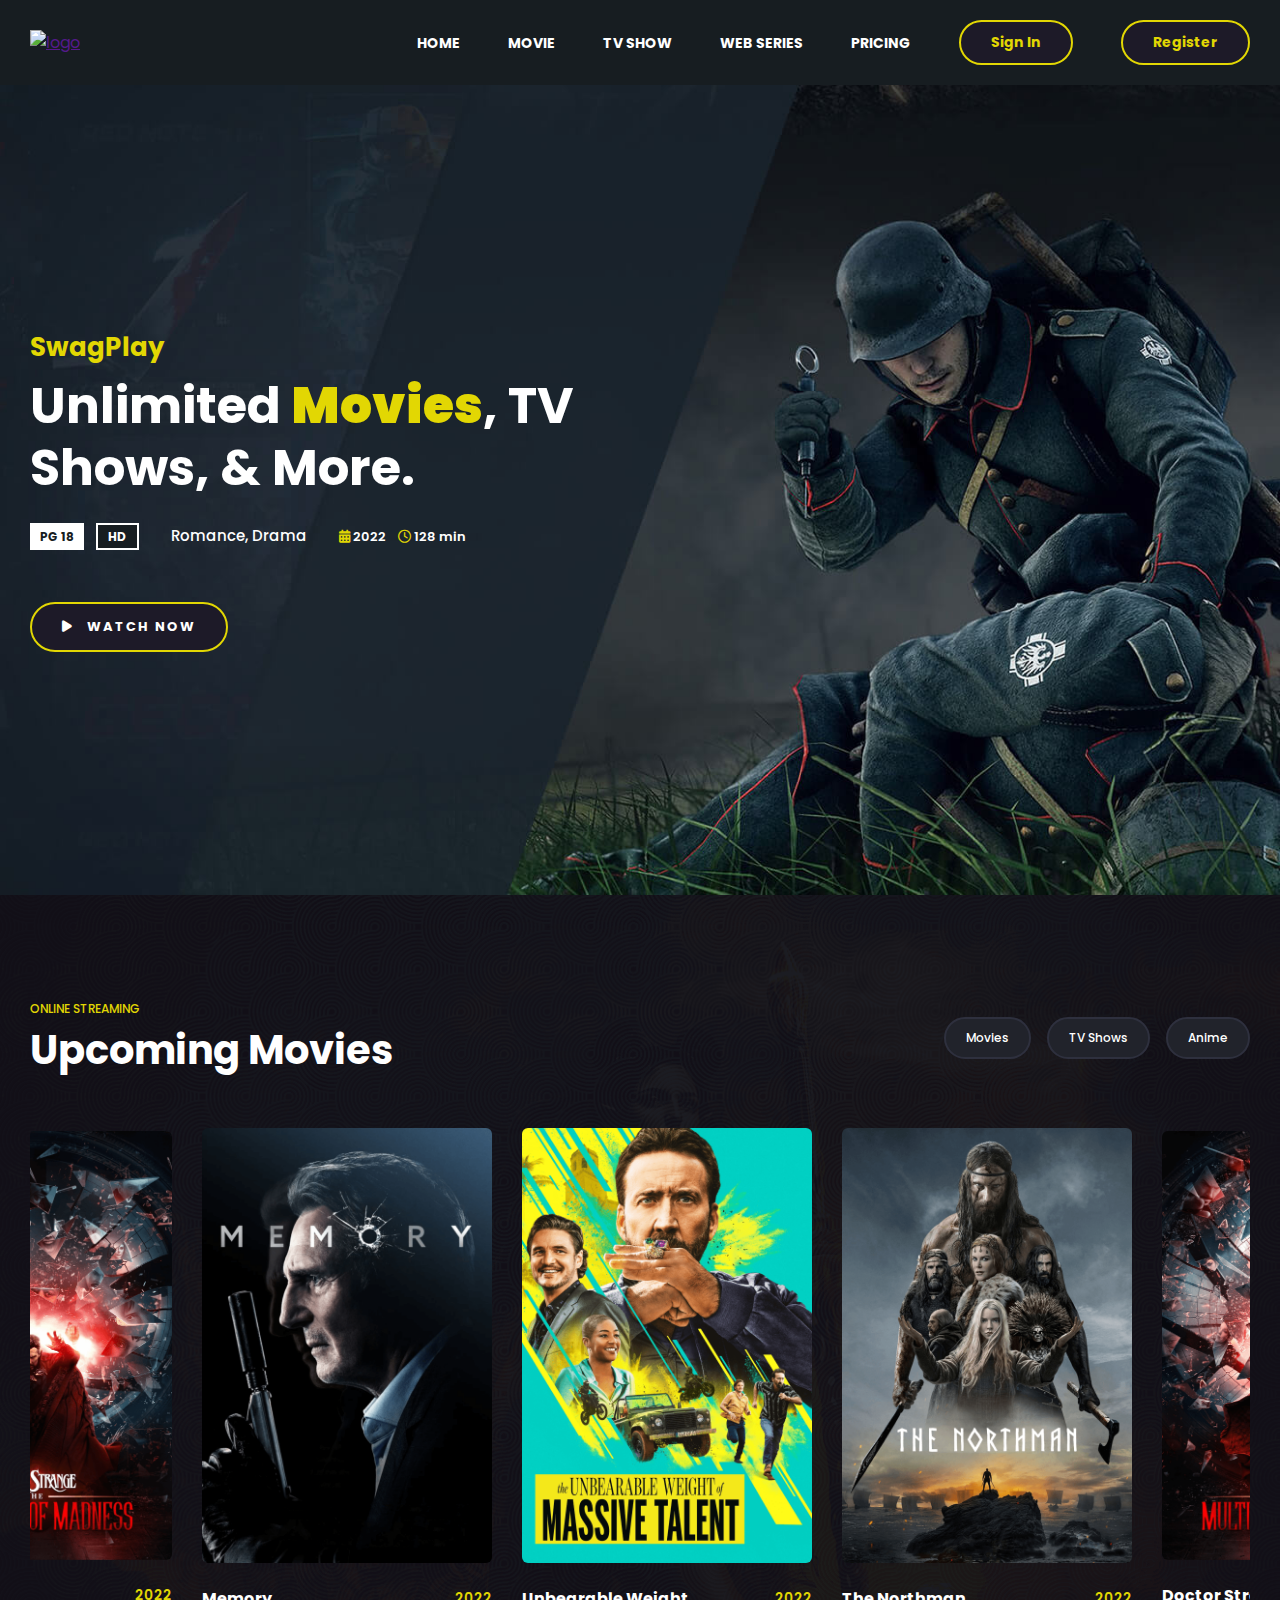
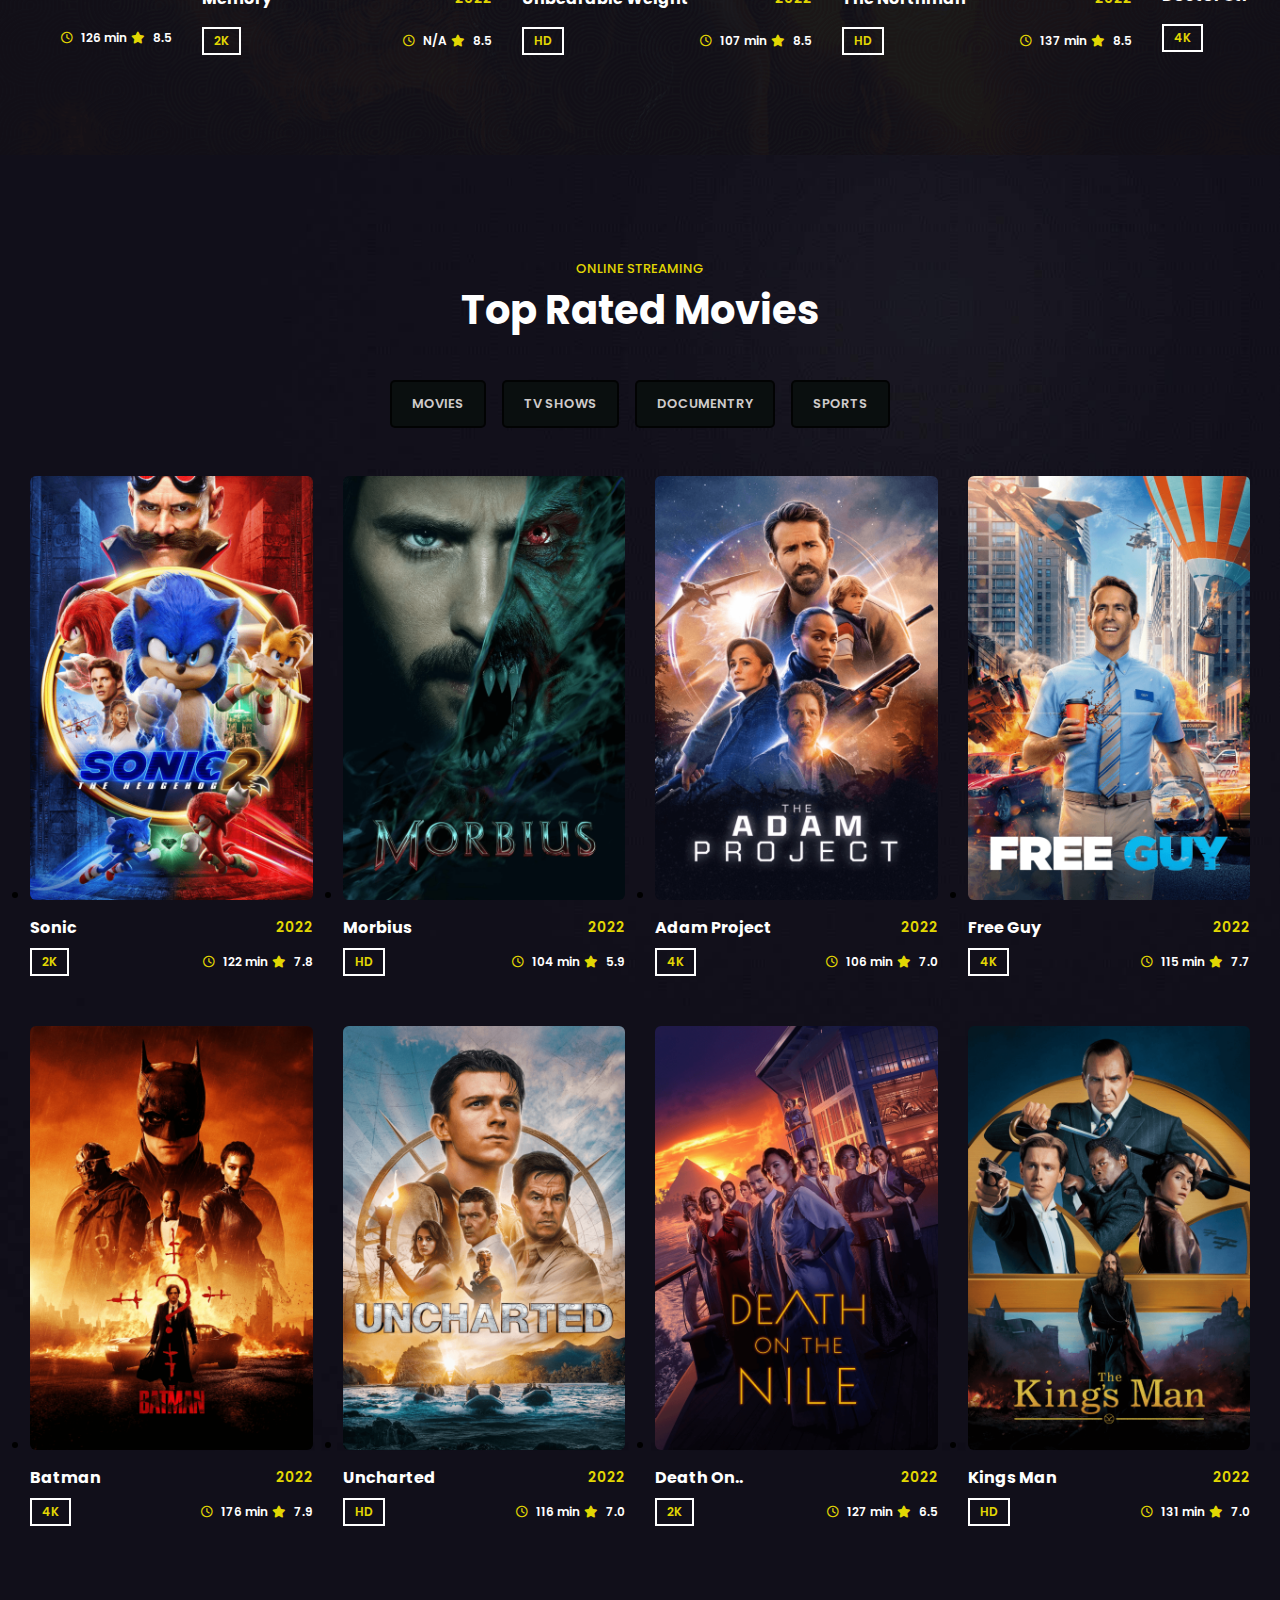
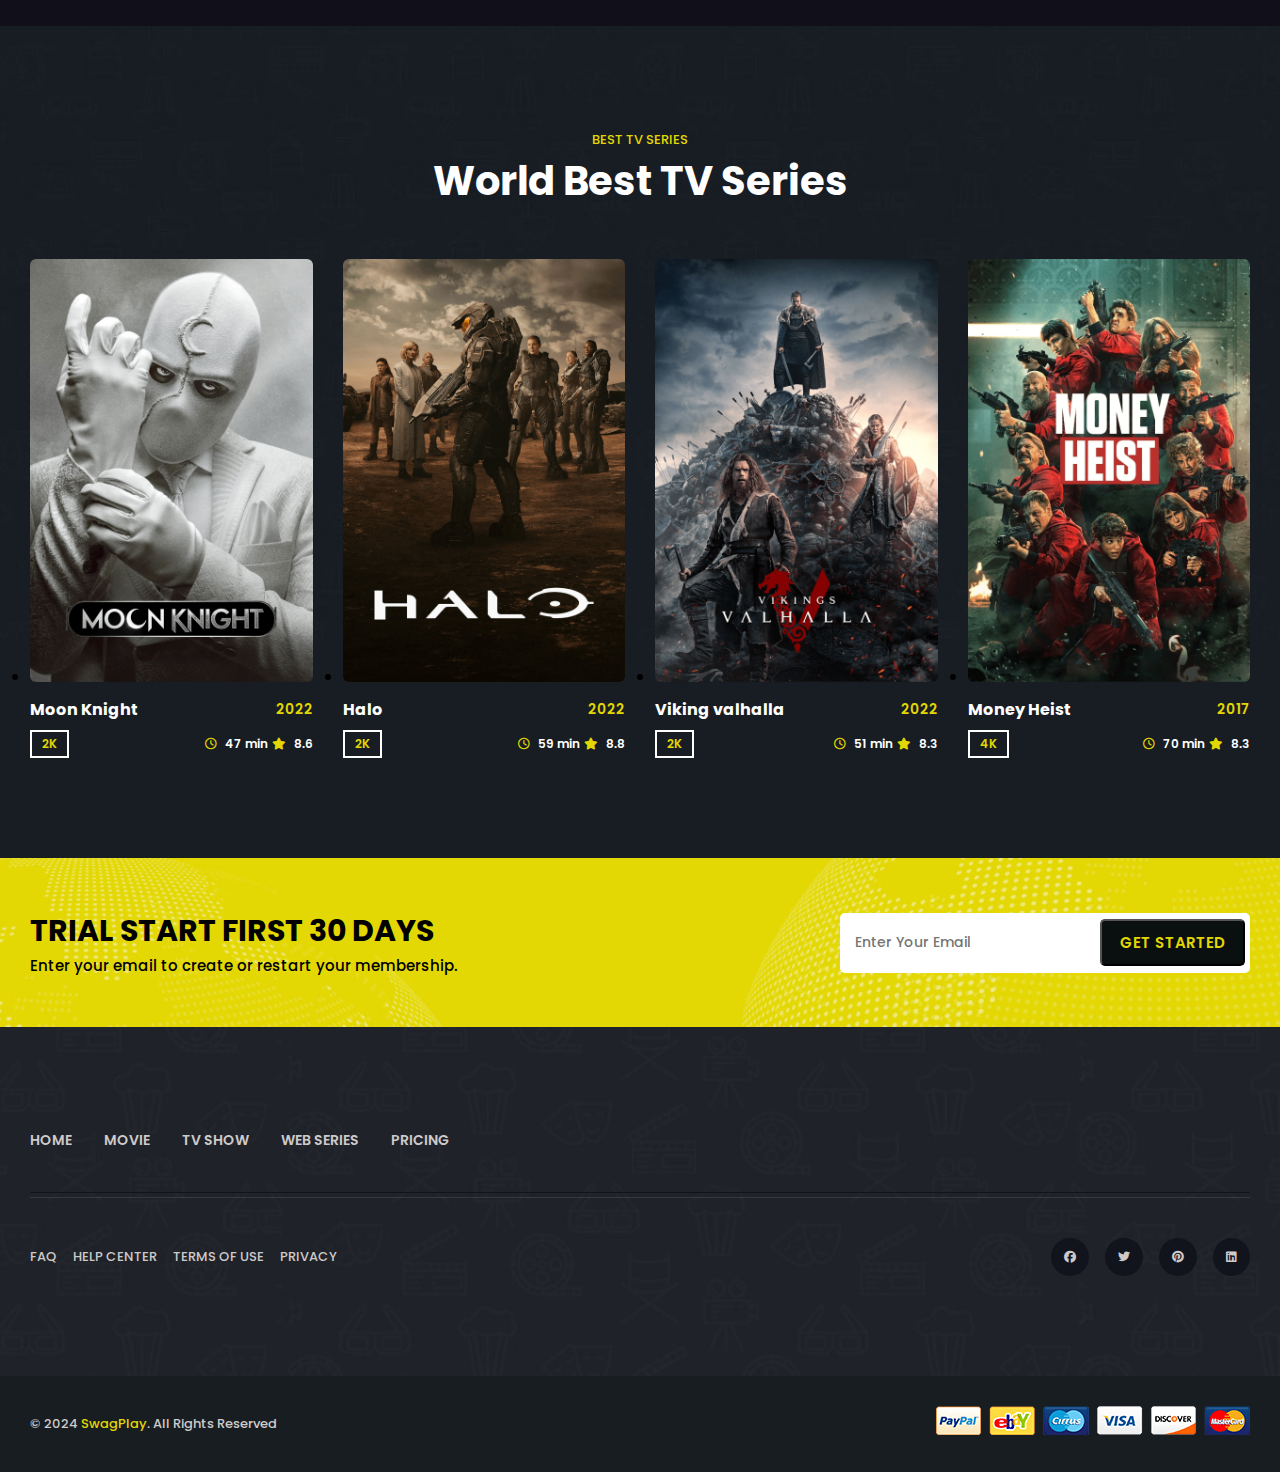
==== index.html @ f51bf77b "v0.1" ====
<!DOCTYPE html>
<html lang="en">
<head>
    <meta charset="UTF-8" />
    <meta http-equiv="X-UA-Compatible" content="IE=edge" />
    <meta name="viewport" content="width=device-width, initial-scale=1.0" />
    <title>SwagPlay</title>
    <link rel="stylesheet" href="css/style.css" />

    <!-- Google Font Link -->
    <link rel="preconnect" href="https://fonts.googleapis.com" />
    <link rel="preconnect" href="https://fonts.gstatic.com" crossorigin />
    <link href="https://fonts.googleapis.com/css2?family=Poppins:wght@400;500;600;700&display=swap" rel="stylesheet" />

    <!-- Fontawesome Link for Icons -->
    <link rel="stylesheet" href="https://cdnjs.cloudflare.com/ajax/libs/font-awesome/6.3.0/css/all.min.css" />
</head>
<body>
    <!-- Navbar starts -->
    <header>
        <nav class="navbar">
            <div class="logo">
                <a href=""><img src="images/logoblanco.png" alt="logo" width="100px" height="100px" /></a>
            </div>
            <ul class="nav-list">
                <li class="home"><a href="">Home</a></li>
                <li><a href="">Movie</a></li>
                <li><a href="">TV Show</a></li>
                <li><a href="">Web Series</a></li>
                <li><a href="">Pricing</a></li>
                <li><button class="btn" id="open_login">Sign In</button></li>
                <li><button class="btn" id="open_register">Register</button></li>
            </ul>
            <div class="hamburger">
                <div class="line"></div>
                <div class="line"></div>
                <div class="line"></div>
            </div>
        </nav>
    </header>

    <!-- Login Modal -->
    <div id="login_modal" class="modal">
        <div class="modal-content">
            <span class="close" id="close_login">&times;</span>
            <h2>Login</h2>
            <form action="login.php" method="POST" id="login_form">
                <label for="login_email">Email:</label>
                <input type="email" name="email" id="login_email" required>
                <label for="login_password">Password:</label>
                <input type="password" name="password" id="login_password" minlength="16" required>
                <button type="submit">Login</button>
            </form>
        </div>
    </div>

    <!-- Register Modal -->
    <div id="register_modal" class="modal">
        <div class="modal-content">
            <span class="close" id="close_register">&times;</span>
            <h2>Register</h2>
            <form action="register.php" method="POST" id="register_form">
                <label for="register_fullname">Full Name:</label>
                <input type="text" name="fullname" id="register_fullname" required>
                <label for="register_email">Email:</label>
                <input type="email" name="email" id="register_email" required>
                <label for="register_password">Password:</label>
                <input type="password" name="password" id="register_password" minlength="16" required>
                <label for="register_phone">Phone:</label>
                <input type="tel" name="phone" id="register_phone" required>
                <button type="submit">Register</button>
            </form>
        </div>
    </div>

    <!-- hero section starts  -->
    <section class="hero">
      <div class="main">
        <div class="content">
          <p>SwagPlay</p>
          <h1>Unlimited <strong>Movies</strong>, TV Shows, & More.</h1>
          <div class="meta-wrapper">
            <div class="badge">
              <span>PG 18</span>
              <span>HD</span>
            </div>
            <div class="genre">
              <span><a href="">Romance,</a> <a href="">Drama</a></span>
            </div>
            <div class="date-time">
              <span><i class="fa-solid fa-calendar-days"></i> 2022</span>
              <span><i class="fa-regular fa-clock"></i> 128 min</span>
            </div>
          </div>
          <div class="watch-btn">
            <button><i class="fa-solid fa-play"></i> Watch Now</button>
          </div>
        </div>
      </div>
    </section>

    <!-- upcoming movie section starts  -->
    <section class="upcoming-movie">
      <div class="header">
        <div class="subtitle">
          <small>online Streaming</small>
          <h4>Upcoming Movies</h4>
        </div>
        <div class="buttons">
          <button>Movies</button>
          <button>TV Shows</button>
          <button>Anime</button>
        </div>
      </div>
      <div class="movie-card">
        <div class="wrapper">
          <ul class="movie-carousel">
            <li class="card">
              <div class="img">
                <a href="movie-detail.html"><img src="images/upcoming-1.png" alt="" /></a>
              </div>
              <div class="title">
                <a href="movie-detail.html"><h4>The Northman</h4></a>
                <span>2022</span>
              </div>
              <div class="footer">
                <span>HD</span>
                <div class="time-rating">
                  <span><i class="fa-regular fa-clock"></i> 137 min</span>
                  <span><i class="fa-solid fa-star"></i> 8.5</span>
                </div>
              </div>
            </li>
            <li class="card">
              <div class="img">
                <a href="movie-detail.html"><img src="images/upcoming-2.png" alt="" /></a>
              </div>
              <div class="title">
                <a href="movie-detail.html"><h4>Doctor Strange</h4></a>
                <span>2022</span>
              </div>
              <div class="footer">
                <span>4K</span>
                <div class="time-rating">
                  <span><i class="fa-regular fa-clock"></i> 126 min</span>
                  <span><i class="fa-solid fa-star"></i> 8.5</span>
                </div>
              </div>
            </li>
            <li class="card">
              <div class="img">
                <a href="movie-detail.html"><img src="images/upcoming-3.png" alt="" /></a>
              </div>
              <div class="title">
                <a href="movie-detail.html"><h4>Memory</h4></a>
                <span>2022</span>
              </div>
              <div class="footer">
                <span>2K</span>
                <div class="time-rating">
                  <span><i class="fa-regular fa-clock"></i> N/A</span>
                  <span><i class="fa-solid fa-star"></i> 8.5</span>
                </div>
              </div>
            </li>
            <li class="card">
              <div class="img">
                <a href="movie-detail.html"><img src="images/upcoming-4.png" alt="" /></a>
              </div>
              <div class="title">
                <a href="movie-detail.html"><h4>Unbearable Weight</h4></a>
                <span>2022</span>
              </div>
              <div class="footer">
                <span>HD</span>
                <div class="time-rating">
                  <span><i class="fa-regular fa-clock"></i> 107 min</span>
                  <span><i class="fa-solid fa-star"></i> 8.5</span>
                </div>
              </div>
            </li>
          </ul>
        </div>
      </div>
    </section>

  
    <!-- top movie section start  -->
    <section class="top-movie same">
      <div class="header">
        <small>online streaming</small>
        <h4>Top Rated Movies</h4>
      </div>
      <div class="top-movie-main">
        <div class="buttons">
          <button>movies</button>
          <button>tv shows</button>
          <button>documentry</button>
          <button>sports</button>
        </div>
        <div class="movie-card">
          <ul class="wrapper">
            <li class="card">
              <div class="img">
                <a href="movie-detail.html"><img src="images/movie-1.png" alt="" /></a>
              </div>
              <div class="title">
                <a href="movie-detail.html"><h4>Sonic</h4></a>
                <span>2022</span>
              </div>
              <div class="footer">
                <span>2K</span>
                <div class="time-rating">
                  <span><i class="fa-regular fa-clock"></i> 122 min</span>
                  <span><i class="fa-solid fa-star"></i> 7.8</span>
                </div>
              </div>
            </li>
            <li class="card">
              <div class="img">
                <a href="movie-detail.html"><img src="images/movie-2.png" alt="" /></a>
              </div>
              <div class="title">
                <a href="movie-detail.html"><h4>Morbius</h4></a>
                <span>2022</span>
              </div>
              <div class="footer">
                <span>HD</span>
                <div class="time-rating">
                  <span><i class="fa-regular fa-clock"></i> 104 min</span>
                  <span><i class="fa-solid fa-star"></i> 5.9</span>
                </div>
              </div>
            </li>
            <li class="card">
              <div class="img">
                <a href="movie-detail.html"><img src="images/movie-3.png" alt="" /></a>
              </div>
              <div class="title">
                <a href="movie-detail.html"><h4>Adam Project</h4></a>
                <span>2022</span>
              </div>
              <div class="footer">
                <span>4K</span>
                <div class="time-rating">
                  <span><i class="fa-regular fa-clock"></i> 106 min</span>
                  <span><i class="fa-solid fa-star"></i> 7.0</span>
                </div>
              </div>
            </li>
            <li class="card">
              <div class="img">
                <a href="movie-detail.html"><img src="images/movie-4.png" alt="" /></a>
              </div>
              <div class="title">
                <a href="movie-detail.html"><h4>Free Guy</h4></a>
                <span>2022</span>
              </div>
              <div class="footer">
                <span>4K</span>
                <div class="time-rating">
                  <span><i class="fa-regular fa-clock"></i> 115 min</span>
                  <span><i class="fa-solid fa-star"></i> 7.7</span>
                </div>
              </div>
            </li>
            <li class="card">
              <div class="img">
                <a href="movie-detail.html"><img src="images/movie-5.png" alt="" /></a>
              </div>
              <div class="title">
                <a href="movie-detail.html"><h4>Batman</h4></a>
                <span>2022</span>
              </div>
              <div class="footer">
                <span>4K</span>
                <div class="time-rating">
                  <span><i class="fa-regular fa-clock"></i> 176 min</span>
                  <span><i class="fa-solid fa-star"></i> 7.9</span>
                </div>
              </div>
            </li>
            <li class="card">
              <div class="img">
                <a href="movie-detail.html"><img src="images/movie-6.png" alt="" /></a>
              </div>
              <div class="title">
                <a href="movie-detail.html"><h4>Uncharted</h4></a>
                <span>2022</span>
              </div>
              <div class="footer">
                <span>HD</span>
                <div class="time-rating">
                  <span><i class="fa-regular fa-clock"></i> 116 min</span>
                  <span><i class="fa-solid fa-star"></i> 7.0</span>
                </div>
              </div>
            </li>
            <li class="card">
              <div class="img">
                <a href="movie-detail.html"><img src="images/movie-7.png" alt="" /></a>
              </div>
              <div class="title">
                <a href="movie-detail.html"><h4>Death On..</h4></a>
                <span>2022</span>
              </div>
              <div class="footer">
                <span>2K</span>
                <div class="time-rating">
                  <span><i class="fa-regular fa-clock"></i> 127 min</span>
                  <span><i class="fa-solid fa-star"></i> 6.5</span>
                </div>
              </div>
            </li>
            <li class="card">
              <div class="img">
                <a href="movie-detail.html"><img src="images/movie-8.png" alt="" /></a>
              </div>
              <div class="title">
                <a href="movie-detail.html"><h4>Kings Man</h4></a>
                <span>2022</span>
              </div>
              <div class="footer">
                <span>HD</span>
                <div class="time-rating">
                  <span><i class="fa-regular fa-clock"></i> 131 min</span>
                  <span><i class="fa-solid fa-star"></i> 7.0</span>
                </div>
              </div>
            </li>
          </ul>
        </div>
      </div>
    </section>

    <!-- tvs series section starts  -->
    <section class="tv-series same">
      <div class="header">
        <small>best tv series</small>
        <h4>World Best TV Series</h4>
      </div>
      <div class="movie-card">
        <ul class="wrapper">
          <li class="card">
            <div class="img">
              <a href="movie-detail.html"><img src="images/series-1.png" alt="" /></a>
            </div>
            <div class="title">
              <a href="movie-detail.html"><h4>Moon Knight</h4></a>
              <span>2022</span>
            </div>
            <div class="footer">
              <span>2K</span>
              <div class="time-rating">
                <span><i class="fa-regular fa-clock"></i> 47 min</span>
                <span><i class="fa-solid fa-star"></i> 8.6</span>
              </div>
            </div>
          </li>
          <li class="card">
            <div class="img">
              <a href="movie-detail.html"><img src="images/series-2.png" alt="" /></a>
            </div>
            <div class="title">
              <a href="movie-detail.html"><h4>Halo</h4></a>
              <span>2022</span>
            </div>
            <div class="footer">
              <span>2K</span>
              <div class="time-rating">
                <span><i class="fa-regular fa-clock"></i> 59 min</span>
                <span><i class="fa-solid fa-star"></i> 8.8</span>
              </div>
            </div>
          </li>
          <li class="card">
            <div class="img">
              <a href="movie-detail.html"><img src="images/series-3.png" alt="" /></a>
            </div>
            <div class="title">
              <a href="movie-detail.html"><h4>Viking valhalla</h4></a>
              <span>2022</span>
            </div>
            <div class="footer">
              <span>2K</span>
              <div class="time-rating">
                <span><i class="fa-regular fa-clock"></i> 51 min</span>
                <span><i class="fa-solid fa-star"></i> 8.3</span>
              </div>
            </div>
          </li>
          <li class="card">
            <div class="img">
              <a href="movie-detail.html"><img src="images/series-4.png" alt="" /></a>
            </div>
            <div class="title">
              <a href="movie-detail.html"><h4>Money Heist</h4></a>
              <span>2017</span>
            </div>
            <div class="footer">
              <span>4K</span>
              <div class="time-rating">
                <span><i class="fa-regular fa-clock"></i> 70 min</span>
                <span><i class="fa-solid fa-star"></i> 8.3</span>
              </div>
            </div>
          </li>
        </ul>
      </div>
    </section>

    <!-- trial section starts  -->
    <section class="trial">
      <div class="main">
        <div class="content">
          <h4>trial start first 30 days</h4>
          <p>Enter your email to create or restart your membership.</p>
        </div>
        <div class="form">
          <div class="input">
            <input type="email" placeholder="Enter Your Email">
            <button>get started</button>
          </div>
        </div>
      </div>
    </section>

    <!-- footer section -->
    <footer>
      <div class="main">
        <div class="footer-top">
          <nav>
            <ul class="list">
              <li><a href="">home</a></li>
              <li><a href="">movie</a></li>
              <li><a href="">tv show</a></li>
              <li><a href="">web series</a></li>
              <li><a href="">pricing</a></li>
            </ul>
          </nav>
          <hr>
          <div class="links">
            <div class="text-links">
              <a href="">faq</a>
              <a href="">help center</a>
              <a href="">terms of use</a>
              <a href="">privacy</a>
            </div>
            <div class="social-links">
              <a href=""><i class="fa-brands fa-facebook"></i></a>
              <a href=""><i class="fa-brands fa-twitter"></i></a>
              <a href=""><i class="fa-brands fa-pinterest"></i></a>
              <a href=""><i class="fa-brands fa-linkedin"></i></a>
            </div>
          </div>
        </div>
        <div class="footer-bottom">
          <div class="copyright">
            <p>&#169; 2024 <a href="">SwagPlay</a>. All Rights Reserved</p>
          </div>
          <div class="img">
            <img src="images/footer-bottom-img.png" alt="">
          </div>
        </div>
      </div>
    </footer>

    <button class="back-to-top"><i class="fa-solid fa-chevron-up"></i></button>

    <script src="js/script.js"></script>
    <script src="js/navbar.js"></script>
    <script src="js/login.js"></script>
  </body>
</html>
---- css/style.css ----
/* Modal Styles */
.modal {
    display: none;
    position: fixed;
    z-index: 5;
    left: 0;
    top: 0;
    width: 100%;
    height: 100%;
    overflow: auto;
    background-color: rgba(0, 0, 0, 0.6);
    backdrop-filter: blur(10px); /* Modern look with blur effect */
}

.modal-content {
    background-color: #1f1f2e;
    margin: 8% auto;
    padding: 30px;
    border-radius: 10px;
    width: 90%;
    max-width: 400px;
    box-shadow: 0 8px 20px rgba(0, 0, 0, 0.2);
    color: #fff;
    text-align: center;
    transition: all 0.3s ease-in-out;
}

.modal-content h2 {
    font-size: 28px;
    font-weight: 600;
    color: #e2d703;
    margin-bottom: 20px;
}

.modal-content label {
    color: #e2d703;
    font-size: 14px;
    text-align: left;
    display: block;
    margin-bottom: 8px;
}

.modal-content input {
    width: 100%;
    padding: 12px;
    margin-bottom: 15px;
    border-radius: 30px;
    border: 1px solid #333;
    background-color: #2e2e3d;
    color: #fff;
    font-size: 14px;
    transition: border 0.3s ease;
}

.modal-content input:focus {
    border: 1px solid #e2d703;
    outline: none;
}

.modal-content button {
    width: 100%;
    padding: 12px;
    background-color: #e2d703;
    color: #1f1f2e;
    border-radius: 30px;
    border: none;
    font-size: 16px;
    font-weight: 600;
    cursor: pointer;
    transition: background-color 0.3s ease, transform 0.3s ease;
}

.modal-content button:hover {
    background-color: #fff;
    color: #e2d703;
    transform: translateY(-3px);
    box-shadow: 0 6px 15px rgba(226, 215, 3, 0.3);
}

/* Close Button */
.close {
    color: #aaa;
    font-size: 28px;
    font-weight: bold;
    position: absolute;
    top: 20px;
    right: 20px;
    cursor: pointer;
}

.close:hover,
.close:focus {
    color: #fff;
    text-decoration: none;
    cursor: pointer;
}

/* Extra Input Hover Effects */
.modal-content input:hover {
    background-color: #2a2a39;
}

/* Adding a subtle glow effect on focus */
.modal-content input:focus {
    border-color: #e2d703;
    box-shadow: 0 0 5px rgba(226, 215, 3, 0.5);
}

/* Transitions */
.modal-content input,
.modal-content button {
    transition: all 0.3s ease;
}

@media (max-width: 600px) {
    .modal-content {
        width: 95%;
        padding: 20px;
    }
}

*{
    padding: 0;
    margin: 0;
    font-family: 'Poppins',sans-serif;
}

.navbar{
    background-color: #171d21;
    display: flex;
    align-items: center;
    justify-content: space-between;
    padding: 20px 30px;
}
.navbar ul{
    display: flex;
    align-items: center;
    gap: 3rem;
}
.navbar ul li{
    list-style: none;
}
.navbar ul li a{
    text-decoration: none;
    color: #fff;
    text-transform: uppercase;
    font-weight: 700;
    font-size: 14px;
    transition: 0.3s ease-in-out;
}
.navbar ul li a:hover{
    color: #e2d703;
}
.navbar ul .btn{
    border: 2px solid #e2d703;
    color: #e2d703;
    padding: 10px 30px;
    border-radius: 30px;
    font-size: 14px;
    font-weight: 700;
    background-color: #1d1a28;
    transition: 0.3s ease-in-out;
    cursor: pointer;
}
.navbar ul .btn:is(:hover, :focus) {
    background: #e2d703;
    color: #1d1a28;
}
.nav-list .logo{
    display: none;
    align-items: center;
    justify-content: space-around;
    padding-top: 20px;
}
.nav-list .logo .close{
    background-color: transparent;
    color: #fff;
    font-size: 20px;
    border: none;
}
.hamburger{
    display: none;
    flex-direction: column;
    align-items: center;
    gap: 0.3rem;
    cursor: pointer;
}
.hamburger .line{
    width: 25px;
    height: 3px;
    border-radius: 5px;
    background-color: #fff;
}
.hero{
    background: url(../images/hero-bg.jpg) no-repeat;
    background-size: cover;
    background-position: right;
    height: 90vh;   
    max-height: 1000px;
    display: flex;
    justify-content: flex-start;
    align-items: center;
    padding: 0px 30px;
}
.hero .main .content{
    max-width: 60%;
}
.hero .main .content p{
    font-size: 26px;
    font-weight: 700;
    color: #e2d703;
    margin-bottom: 0.5rem;
}
.hero .content h1{
    font-size: 50px;
    color: #fff;
    line-height: 62px;
}
.hero .content strong{
    color: #e2d703;
}
.hero .meta-wrapper{
    display: flex;
    align-items: center;
    flex-wrap: wrap;
    gap: 2rem;
    margin-top: 1.5rem;
}
.hero .meta-wrapper .badge span:nth-child(1){
    background-color: #fff;
    color: #171d21;
    font-weight: 700;
    padding: 5px 10px;
    font-size: 12px;
    margin-right: 0.5rem;
}
.hero .meta-wrapper .badge span:nth-child(2){
    background-color: #171d21;
    color: #fff;
    border: 2px solid #fff;
    font-weight: 700;
    padding: 3px 10px;
    font-size: 12px;
}
.hero .meta-wrapper .genre a{
    text-decoration: none;
    color: #fff;
    font-size: 15px;
    font-weight: 500;
    transition: 0.3s ease-in-out;
}
.hero .meta-wrapper .genre a:hover{
    color: #e2d703;
}
.hero .meta-wrapper .date-time span{
    color: #fff;
    font-size: 13px;
    font-weight: 600;
}
.hero .meta-wrapper .date-time span:nth-child(1){
    margin-right: 0.5rem;
}
.hero .date-time i{
    color: #e2d703;
}
.hero .watch-btn{
    margin-top: 3.4rem;
}
.hero .watch-btn i{
    margin-right: 0.5rem;
}
.hero .content .watch-btn button{
    border: 2px solid #e2d703;
    color: #fff;
    padding: 13px 30px;
    border-radius: 30px;
    text-transform: uppercase;
    letter-spacing: 2px;
    font-size: 13px;
    font-weight: 700;
    background-color: #1d1a28;
    transition: 0.3s ease-in-out;
    cursor: pointer;
}
.hero .content .watch-btn button:is(:hover, :focus) {
    background: #e2d703;
    color: #1d1a28;
}
.upcoming-movie{
    background: url(../images/upcoming-bg.png) no-repeat;
    background-size: cover;
    background-position: center;
    padding: 100px 30px;
}
.upcoming-movie .header{
    display: flex;
    align-items: center;
    justify-content: space-between;
}
.upcoming-movie .header .subtitle small{
    font-size: 12px;
    color: #e2d703;
    text-transform: uppercase;
    font-weight: 500;
}
.upcoming-movie .header .subtitle h4{
    font-size: 40px;
    color: #fff;
}
.upcoming-movie .header .buttons{
    display: flex;
    gap: 1rem;
}
.upcoming-movie .header .buttons button{
    color: #fff;
    background-color: #21232b;
    font-weight: 500;
    font-size: 12px;
    padding: 10px 20px;
    border-radius: 30px;
    border: 2px solid #2e303e;
    cursor: pointer;
    transition: 0.3s ease-in-out;
}
.upcoming-movie .header .buttons button:focus{
    border: 2px solid #e2d703;
}

.upcoming-movie .movie-card{
    display: flex;
    align-items: center;
    justify-content: center;
    margin-top: 3rem;
}
.wrapper {
    width: 100%;
    position: relative;
  }
  
  .wrapper .movie-carousel{
    display: grid;
    grid-auto-flow: column;
    grid-auto-columns: calc((100% / 3) - 15px);
    overflow-x: auto;
    scroll-snap-type: x mandatory;
    gap: 30px;
    border-radius: 8px;
    scroll-behavior: smooth;
    scrollbar-width: none;
  }
  .movie-carousel::-webkit-scrollbar {
    display: none;
  }
  .movie-carousel.no-transition {
    scroll-behavior: auto;
  }
  .movie-carousel.dragging {
    scroll-snap-type: none;
    scroll-behavior: auto;
  }
  .movie-carousel.dragging .card {
    cursor: grab;
    user-select: none;
  }
  .movie-carousel :where(.card) {
    display: flex;
    justify-content: center;
    align-items: center;
  }
  .movie-carousel .card {
    scroll-snap-align: start;
    list-style: none;
    background: transparent;
    flex-direction: column;
    align-items: flex-start;
    gap: 0.5rem;
  }
.movie-carousel .card .img img{
    width: 100%;
    object-fit: cover;
    border-radius: 10px;
}
.movie-carousel .card .title{
    display: flex;
    justify-content: space-between;
    align-items: center;
    margin-top: 0.5rem;
    width: 100%;
}
.movie-carousel .card .title a{
    color: #fff;
    text-decoration: none;
    transition: 0.3s ease-in-out;
}
.movie-carousel .card .title a:hover{
    color: #e2d703;
}
.movie-carousel .card .title span{
    color: #e2d703;
    font-weight: 600;
    font-size: 14px;
}
.movie-carousel .card .footer{
    width: 100%;
    display: flex;
    justify-content: space-between;
    margin-top: 0.5rem;
}
.movie-carousel .card .footer span{
    color: #e2d703;
    padding: 3px 10px;
    border: 2px solid #fff;
    font-size: 12px;
    font-weight: 600;

}
.movie-carousel .card .footer .time-rating span{
    color: #fff;
    padding: 0px;
    border: none;
}
.movie-carousel .card .footer .time-rating i{
    color: #e2d703;
    margin-right: 0.3rem;
}

.service{
    background: url(../images/service-bg.jpg) no-repeat;
    background-position: center;
    background-size: cover;
    padding: 100px 30px;
}
.service .main{
    display: flex;
    align-items: center;
    gap: 1rem;
}
.service .main .img img{
    width: 90%;
}
.service .content {
    width: 50%;
}
.service .content small{
    font-size: 13px;
    color: #bdbdbd;
    text-transform: uppercase;
    font-weight: 600;
}
.service .content h4{
    font-size: 40px;
    color: #fff;
    line-height: 52px;
    margin: 0.5rem 0rem;
}
.service .content p{
    color: #bdbdbd;
    font-size: 15px;
    font-weight: 500;
}
.service .content ul{
    margin-top: 2rem;
}
.service .content ul li{
    list-style: none;
    margin-top: 1rem;
}
.service .content li .service-card{
    display: flex;
    align-items: center;
    gap: 2rem;
}

.service li .service-card .img{
    border: 1px dashed #e2d703;
    padding: 5px;
    border-radius: 50%;
}
.service hr{
    border: none;
    border-bottom: 1px dashed hsla(0, 0%, 100%, 0.1);
    height: 2px;
    outline: none;
    margin-top: 2rem;
    margin-bottom: 2rem;
}
.service li .service-card .icon{
    background-color: transparent;
    padding: 20px;
    border-radius: 50%;
    transition: 0.3s ease-in-out;
}
.service li .service-card i{
    color: #fff;
    font-size: 30px;
}
.service li .service-card:hover .icon{
    background-color: #e2d703;
}
.service li .service-card h5{
    font-size: 20px;
    color: #fff;
    margin-bottom: 0.5rem;
}

.top-movie{
    background: url(../images/top-rated-bg.jpg) no-repeat;
    background-size: cover;
    padding: 100px 30px;
}
.top-movie .header,.tv-series .header{
    text-align: center;
}
.top-movie .header small,.tv-series .header small{
    color: #e2d703;
    text-transform: uppercase;
    font-size: 13px;
    font-weight: 500;
}
.top-movie .header h4,.tv-series .header h4{
    color: #fff;
    font-size: 40px;
}
.top-movie .top-movie-main .buttons{
    display: flex;
    justify-content: center;
    align-items: center;
    flex-wrap: wrap;
    gap: 1rem;
    margin-top: 2.5rem;
}
.top-movie .top-movie-main .buttons button{
    background-color: #0a0f0f;
    color: #cecaca;
    border-radius: 5px;
    font-size: 13px;
    padding: 12px 20px;
    font-weight: 600;
    cursor: pointer;
    text-transform: uppercase;
    border: 2px solid #000000cc;
    transition: 0.3s ease-in-out;
}
.top-movie .top-movie-main .buttons button:is(:hover,:focus) {
    color: #e2d703;
    text-shadow: 0 3px 25px hsl(57deg 97% 45% / 50%);
}
.same .wrapper{
    display: grid;
    grid-template-columns: repeat(3, 1fr);
    width: 100%;
    justify-content: center;
    row-gap: 50px;
    column-gap: 30px;
    margin-top: 3rem;
}
.same .wrapper .card{
    width: 100%;
}
.movie-card .card .img img{
    width: 100%;
    object-fit: cover;
    border-radius: 6px;
}
.movie-card .card .title{
    display: flex;
    justify-content: space-between;
    align-items: center;
    margin-top: 0.5rem;
    width: 100%;
}
.movie-card .card .title a{
    color: #fff;
    text-decoration: none;
    transition: 0.3s ease-in-out;
}
.movie-card .card .title a:hover{
    color: #e2d703;
}
.movie-card .card .title span{
    color: #e2d703;
    font-weight: 600;
    font-size: 14px;
}
.movie-card .card .footer{
    width: 100%;
    display: flex;
    justify-content: space-between;
    margin-top: 0.5rem;
}
.movie-card .card .footer span{
    color: #e2d703;
    padding: 3px 10px;
    border: 2px solid #fff;
    font-size: 12px;
    font-weight: 600;

}
.movie-card .card .footer .time-rating span{
    color: #fff;
    padding: 0px;
    border: none;
}
.movie-card .card .footer .time-rating i{
    color: #e2d703;
    margin-right: 0.3rem;
}

.tv-series{
    background: url(../images/tv-series-bg.jpg) no-repeat;
    background-size: cover;
    padding: 100px 30px;
}

.trial{
    background: url(../images/cta-bg.jpg) no-repeat;
    background-size: cover;
    background-position: center;
    padding: 50px 30px;
}
.trial .main{
    display: flex;
    flex-wrap: wrap;
    align-items: center;
    justify-content: space-between;
}
.trial .content h4{
    font-size: 30px;
    text-transform: uppercase;
}
.trial .content p{
    font-size: 15px;
    font-weight: 500;
}
.trial .form .input{
    background-color: #fff;
    width: 400px;
    height: 50px;
    display: flex;
    justify-content: space-between;
    align-items: center;
    padding: 5px 5px;
    border-radius: 5px;
}
.trial .form .input input{
    width: calc(100%/2);
    height: 40px;
    padding: 0px 10px;
    border: none;
    outline: none;
    font-size: 14px;
    font-weight: 500;
}
.trial .form button{
    text-transform: uppercase;
    font-size: 15px;
    padding: 10px 18px;
    background-color: #0a0f0f;
    color: #e2d703;
    font-weight: 600;
    border-radius: 5px;
    cursor: pointer;
    transition: 0.3s ease-in-out;
}
.trial .form button:hover{
    color: #0a0f0f;
    border: 2px solid #0a0f0f;
    background-color: #e2d703;
}

footer .footer-top{
    background: url(../images/footer-bg.jpg) no-repeat;
    background-size: cover;
    background-position: center;
    padding: 100px 30px;
}

.footer-top nav{
    display: flex;
    align-items: center;
    justify-content: space-between;
}
.footer-top nav ul{
    display: flex;
    flex-wrap: wrap;
    align-items: center;
    gap: 2rem;
}
.footer-top nav ul li{
    list-style: none;
}
.footer-top ul li a{
    text-decoration: none;
    color: #cecaca;
    font-size: 14px;
    text-transform: uppercase;
    font-weight: 600;
    transition: 0.3s ease-in-out;
}
.footer-top ul li a:hover{
    color: #e2d703;
}
.footer-top hr{
    height: 4px;
    margin-block: 40px;
    border: none;
    border-top: 1px solid #11141d;
    border-bottom: 1px solid #ffffff1a;
}
.footer-top .links{
    display: flex;
    justify-content: space-between;
    align-items: center;
}
.footer-top .links .text-links{
    display: flex;
    flex-wrap: wrap;
    gap: 1rem;
}
.footer-top .text-links a{
    text-decoration: none;
    text-transform: uppercase;
    font-weight: 500;
    font-size: 13px;
    color: #cecaca;
    transition: 0.3s ease-in-out;
}
.footer-top .text-links a:hover{
    color: #e2d703;
}
.footer-top .social-links{
    display: flex;
    gap: 1rem;
}
.footer-top .social-links a{
    color: #cecaca;
    background-color: #11141d;
    padding: 10px 13px;
    font-size: 12px;
    border-radius: 50%;
    transition: 0.3s ease-in-out;
}
.footer-top .social-links a:hover{
    color: #e2d703;
}
.footer-bottom{
    background-color: #171d21;
    display: flex;
    align-items: center;
    justify-content: space-between;
    padding: 30px;
}
.footer-bottom .copyright p{
    color: #cecaca;
    font-size: 13px;
    font-weight: 500;
}
.footer-bottom .copyright a{
    color: #e2d703;
    text-decoration: none;
}
.back-to-top{
    position: fixed;
    opacity: 0;
    bottom: 20px;
    right: 20px;
    z-index: 2;
    background-color: #e2d703;
    border-radius: 50%;
    border: none;
    cursor: pointer;
    padding: 15px;
}
.back-to-top.show {      
    opacity: 1;  
    transition: opacity 1s, transform 1s;     
}

@media only screen and (max-width: 909px){
    .hamburger{
        display: flex;
    }
    .navbar .nav-list{
        position: fixed;
        right: -100%;
        top: 0;
        flex-direction: column;
        gap: 1rem;
        align-items: flex-start;
        background-color: #171d21;
        width: 100%;
        max-width: 300px;
        height: 100vh;
        transition: 0.3s;
        z-index: 4;
        padding-top: 1rem;
    }
    .nav-list li{
        width: 100%;
        border-bottom: 1px solid hsla(0, 0%, 100%, 0.1);
        padding: 0px 25px 20px 20px;
    }
    .nav-list .home{
        margin-top: 1rem;
        border-top: 1px solid hsla(0, 0%, 100%, 0.1);
        padding-top: 15px;
    }
    .nav-list .btn{
        margin: 20px 20px;
    }
    .nav-list.active{
        right: 0;
    }
    .nav-list.active .logo{
        display: flex;
        width: inherit;
    }
    .hero{
        background-position: center;
    }
    .hero .content{
        max-width: max-content!important;
    }
    .hero .content p{
        font-size: 24px;
    }
    .hero .content h1{
        font-size: 42px;
    }
    .hero .content .badge span{
        font-size: 11px;
    }
    .hero .content .genre a{
        font-size: 14px;
    }
    .upcoming-movie .header{
        display: flex;
        flex-direction: column;
        text-align: center;
        gap: 2rem;
        align-items: center;
    }
    .service .main{
        flex-direction: column;
        gap: 2rem;
    }
    .service img{
        max-width: max-content;
    }
    .service .content{
        width: 80%;
    }
    .trial .main{
        justify-content: center;
        gap: 2rem;
    }
    .trial .content{
        text-align: center;
    }
    .movie-detail .main{
        flex-direction: column;
    }
}
@media only screen and (max-width: 767px){
    .upcoming-movie .wrapper .movie-carousel{
        grid-auto-columns: calc((100% / 2) - 15px);
    }
    .same .wrapper{
        grid-template-columns: repeat(2, 1fr);
    }
    .footer-top nav,.footer-top .links,.footer-bottom{
        flex-direction: column;
        gap: 2rem;
    }
    .footer-top nav ul,.footer-top .links .text-links{
        justify-content: center;
    }
}
@media only screen and (max-width: 549px){
    .hero .content h1{
        font-size: 36px;
    }
    .upcoming-movie .header .subtitle h4,.service .content h4,.top-movie .header h4,.tv-series .header h4{
        font-size: 32px;
    }
    .upcoming-movie .wrapper .movie-carousel{
        grid-auto-columns: calc((100%) - 15px);
    }
    .same .wrapper{
        grid-template-columns: repeat(1, 1fr);
    }
    .service .content{
        width: 90%;
    }
    .service .service-card{
        flex-direction: column;
        align-items: flex-start!important;
    }
}
@media only screen and (max-width: 450px){
    .trial .form .input{
        width: 350px;
    }
}
@media (min-width: 1200px){
    .upcoming-movie .wrapper .movie-carousel{
        grid-auto-columns: calc((100%/4) - 15px);
    }
    .same .wrapper{
        grid-template-columns: repeat(4, 1fr);
    }
    
}

/* ... hover login ... */

.navbar ul .btn:is(:hover, :focus) {
    background: #e2d703;
    color: #1d1a28;
    box-shadow: 0 4px 15px rgba(226, 215, 3, 0.5);
    transform: scale(1.05);
}


.modal {
    display: none; 
    position: fixed; 
    z-index: 5; 
    left: 0;
    top: 0;
    width: 100%; 
    height: 100%; 
    overflow: auto; 
    background-color: rgba(0,0,0,0.4); 
}

.modal-content {
    background-color: #fefefe;
    margin: 15% auto; 
    padding: 20px;
    border: 1px solid #888;
    width: 30%; 
}

.close {
    color: #aaa;
    float: right;
    font-size: 28px;
    font-weight: bold;
}

.close:hover,
.close:focus {
    color: black;
    text-decoration: none;
    cursor: pointer;
}
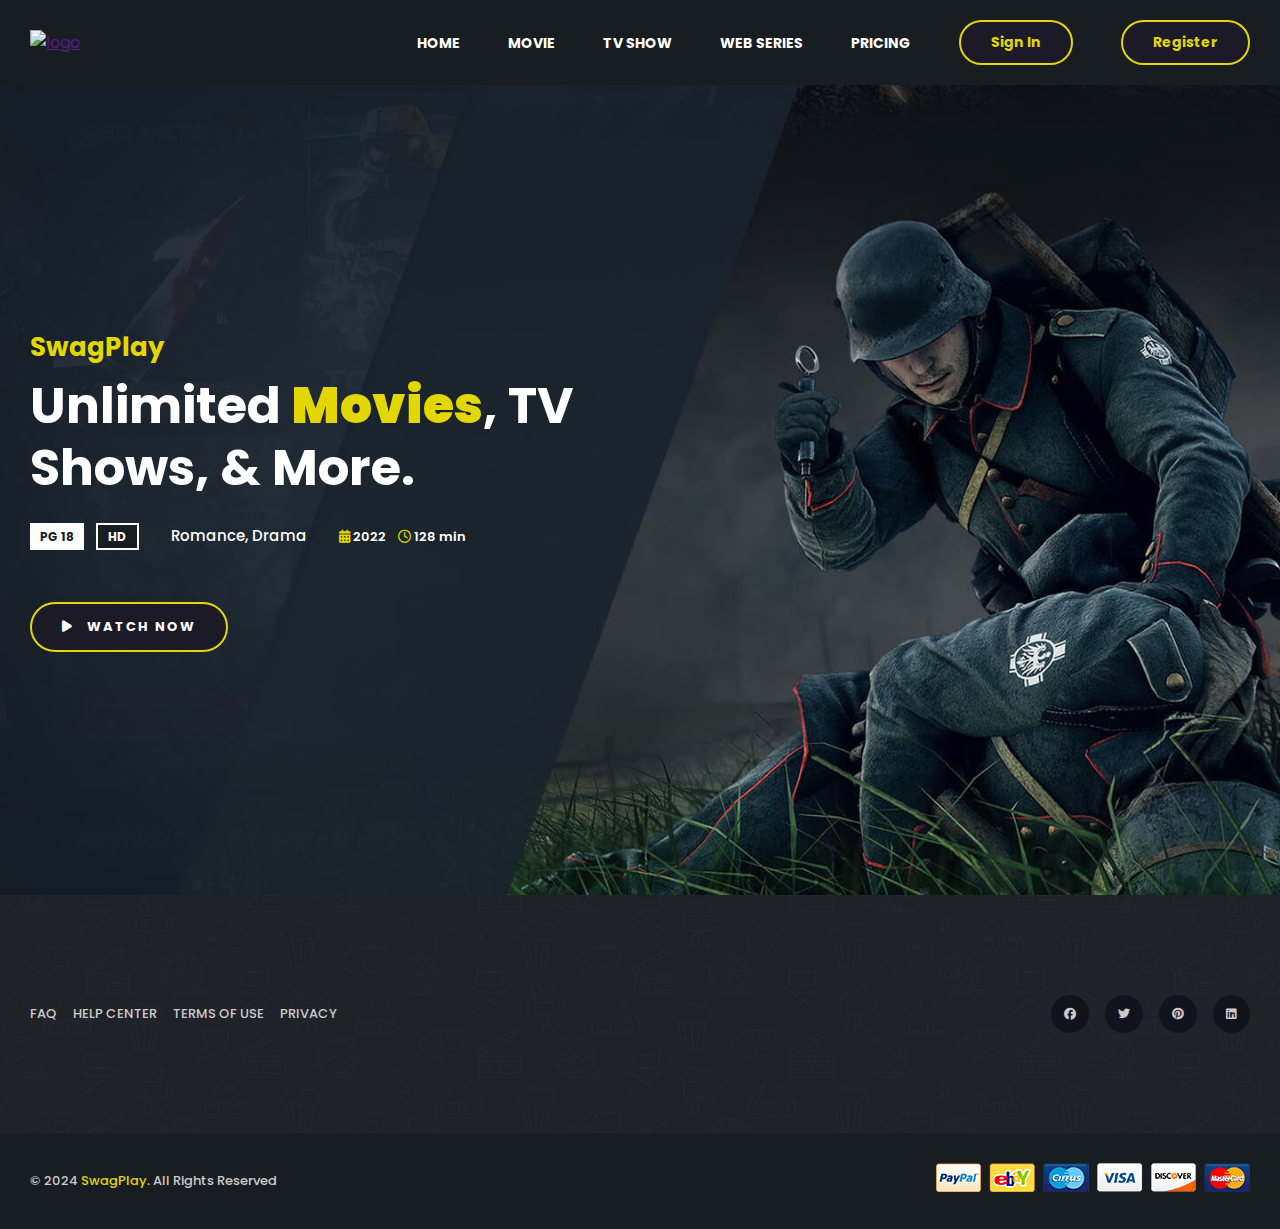
==== commit acb9205a: "Arreglado el padding de modal y sacar las peliculas hardcodeadas." ====
--- a/index.html
+++ b/index.html
@@ -7,16 +7,13 @@
     <title>SwagPlay</title>
     <link rel="stylesheet" href="css/style.css" />
 
-    <!-- Google Font Link -->
     <link rel="preconnect" href="https://fonts.googleapis.com" />
     <link rel="preconnect" href="https://fonts.gstatic.com" crossorigin />
     <link href="https://fonts.googleapis.com/css2?family=Poppins:wght@400;500;600;700&display=swap" rel="stylesheet" />
 
-    <!-- Fontawesome Link for Icons -->
     <link rel="stylesheet" href="https://cdnjs.cloudflare.com/ajax/libs/font-awesome/6.3.0/css/all.min.css" />
 </head>
 <body>
-    <!-- Navbar starts -->
     <header>
         <nav class="navbar">
             <div class="logo">
@@ -39,7 +36,6 @@
         </nav>
     </header>
 
-    <!-- Login Modal -->
     <div id="login_modal" class="modal">
         <div class="modal-content">
             <span class="close" id="close_login">&times;</span>
@@ -48,13 +44,12 @@
                 <label for="login_email">Email:</label>
                 <input type="email" name="email" id="login_email" required>
                 <label for="login_password">Password:</label>
-                <input type="password" name="password" id="login_password" minlength="16" required>
+                <input type="password" name="password" id="login_password" minlength="8" required>
                 <button type="submit">Login</button>
             </form>
         </div>
     </div>
 
-    <!-- Register Modal -->
     <div id="register_modal" class="modal">
         <div class="modal-content">
             <span class="close" id="close_register">&times;</span>
@@ -65,7 +60,7 @@
                 <label for="register_email">Email:</label>
                 <input type="email" name="email" id="register_email" required>
                 <label for="register_password">Password:</label>
-                <input type="password" name="password" id="register_password" minlength="16" required>
+                <input type="password" name="password" id="register_password" minlength="8" required>
                 <label for="register_phone">Phone:</label>
                 <input type="tel" name="phone" id="register_phone" required>
                 <button type="submit">Register</button>
@@ -73,7 +68,6 @@
         </div>
     </div>
 
-    <!-- hero section starts  -->
     <section class="hero">
       <div class="main">
         <div class="content">
@@ -99,346 +93,9 @@
       </div>
     </section>
 
-    <!-- upcoming movie section starts  -->
-    <section class="upcoming-movie">
-      <div class="header">
-        <div class="subtitle">
-          <small>online Streaming</small>
-          <h4>Upcoming Movies</h4>
-        </div>
-        <div class="buttons">
-          <button>Movies</button>
-          <button>TV Shows</button>
-          <button>Anime</button>
-        </div>
-      </div>
-      <div class="movie-card">
-        <div class="wrapper">
-          <ul class="movie-carousel">
-            <li class="card">
-              <div class="img">
-                <a href="movie-detail.html"><img src="images/upcoming-1.png" alt="" /></a>
-              </div>
-              <div class="title">
-                <a href="movie-detail.html"><h4>The Northman</h4></a>
-                <span>2022</span>
-              </div>
-              <div class="footer">
-                <span>HD</span>
-                <div class="time-rating">
-                  <span><i class="fa-regular fa-clock"></i> 137 min</span>
-                  <span><i class="fa-solid fa-star"></i> 8.5</span>
-                </div>
-              </div>
-            </li>
-            <li class="card">
-              <div class="img">
-                <a href="movie-detail.html"><img src="images/upcoming-2.png" alt="" /></a>
-              </div>
-              <div class="title">
-                <a href="movie-detail.html"><h4>Doctor Strange</h4></a>
-                <span>2022</span>
-              </div>
-              <div class="footer">
-                <span>4K</span>
-                <div class="time-rating">
-                  <span><i class="fa-regular fa-clock"></i> 126 min</span>
-                  <span><i class="fa-solid fa-star"></i> 8.5</span>
-                </div>
-              </div>
-            </li>
-            <li class="card">
-              <div class="img">
-                <a href="movie-detail.html"><img src="images/upcoming-3.png" alt="" /></a>
-              </div>
-              <div class="title">
-                <a href="movie-detail.html"><h4>Memory</h4></a>
-                <span>2022</span>
-              </div>
-              <div class="footer">
-                <span>2K</span>
-                <div class="time-rating">
-                  <span><i class="fa-regular fa-clock"></i> N/A</span>
-                  <span><i class="fa-solid fa-star"></i> 8.5</span>
-                </div>
-              </div>
-            </li>
-            <li class="card">
-              <div class="img">
-                <a href="movie-detail.html"><img src="images/upcoming-4.png" alt="" /></a>
-              </div>
-              <div class="title">
-                <a href="movie-detail.html"><h4>Unbearable Weight</h4></a>
-                <span>2022</span>
-              </div>
-              <div class="footer">
-                <span>HD</span>
-                <div class="time-rating">
-                  <span><i class="fa-regular fa-clock"></i> 107 min</span>
-                  <span><i class="fa-solid fa-star"></i> 8.5</span>
-                </div>
-              </div>
-            </li>
-          </ul>
-        </div>
-      </div>
-    </section>
-
-  
-    <!-- top movie section start  -->
-    <section class="top-movie same">
-      <div class="header">
-        <small>online streaming</small>
-        <h4>Top Rated Movies</h4>
-      </div>
-      <div class="top-movie-main">
-        <div class="buttons">
-          <button>movies</button>
-          <button>tv shows</button>
-          <button>documentry</button>
-          <button>sports</button>
-        </div>
-        <div class="movie-card">
-          <ul class="wrapper">
-            <li class="card">
-              <div class="img">
-                <a href="movie-detail.html"><img src="images/movie-1.png" alt="" /></a>
-              </div>
-              <div class="title">
-                <a href="movie-detail.html"><h4>Sonic</h4></a>
-                <span>2022</span>
-              </div>
-              <div class="footer">
-                <span>2K</span>
-                <div class="time-rating">
-                  <span><i class="fa-regular fa-clock"></i> 122 min</span>
-                  <span><i class="fa-solid fa-star"></i> 7.8</span>
-                </div>
-              </div>
-            </li>
-            <li class="card">
-              <div class="img">
-                <a href="movie-detail.html"><img src="images/movie-2.png" alt="" /></a>
-              </div>
-              <div class="title">
-                <a href="movie-detail.html"><h4>Morbius</h4></a>
-                <span>2022</span>
-              </div>
-              <div class="footer">
-                <span>HD</span>
-                <div class="time-rating">
-                  <span><i class="fa-regular fa-clock"></i> 104 min</span>
-                  <span><i class="fa-solid fa-star"></i> 5.9</span>
-                </div>
-              </div>
-            </li>
-            <li class="card">
-              <div class="img">
-                <a href="movie-detail.html"><img src="images/movie-3.png" alt="" /></a>
-              </div>
-              <div class="title">
-                <a href="movie-detail.html"><h4>Adam Project</h4></a>
-                <span>2022</span>
-              </div>
-              <div class="footer">
-                <span>4K</span>
-                <div class="time-rating">
-                  <span><i class="fa-regular fa-clock"></i> 106 min</span>
-                  <span><i class="fa-solid fa-star"></i> 7.0</span>
-                </div>
-              </div>
-            </li>
-            <li class="card">
-              <div class="img">
-                <a href="movie-detail.html"><img src="images/movie-4.png" alt="" /></a>
-              </div>
-              <div class="title">
-                <a href="movie-detail.html"><h4>Free Guy</h4></a>
-                <span>2022</span>
-              </div>
-              <div class="footer">
-                <span>4K</span>
-                <div class="time-rating">
-                  <span><i class="fa-regular fa-clock"></i> 115 min</span>
-                  <span><i class="fa-solid fa-star"></i> 7.7</span>
-                </div>
-              </div>
-            </li>
-            <li class="card">
-              <div class="img">
-                <a href="movie-detail.html"><img src="images/movie-5.png" alt="" /></a>
-              </div>
-              <div class="title">
-                <a href="movie-detail.html"><h4>Batman</h4></a>
-                <span>2022</span>
-              </div>
-              <div class="footer">
-                <span>4K</span>
-                <div class="time-rating">
-                  <span><i class="fa-regular fa-clock"></i> 176 min</span>
-                  <span><i class="fa-solid fa-star"></i> 7.9</span>
-                </div>
-              </div>
-            </li>
-            <li class="card">
-              <div class="img">
-                <a href="movie-detail.html"><img src="images/movie-6.png" alt="" /></a>
-              </div>
-              <div class="title">
-                <a href="movie-detail.html"><h4>Uncharted</h4></a>
-                <span>2022</span>
-              </div>
-              <div class="footer">
-                <span>HD</span>
-                <div class="time-rating">
-                  <span><i class="fa-regular fa-clock"></i> 116 min</span>
-                  <span><i class="fa-solid fa-star"></i> 7.0</span>
-                </div>
-              </div>
-            </li>
-            <li class="card">
-              <div class="img">
-                <a href="movie-detail.html"><img src="images/movie-7.png" alt="" /></a>
-              </div>
-              <div class="title">
-                <a href="movie-detail.html"><h4>Death On..</h4></a>
-                <span>2022</span>
-              </div>
-              <div class="footer">
-                <span>2K</span>
-                <div class="time-rating">
-                  <span><i class="fa-regular fa-clock"></i> 127 min</span>
-                  <span><i class="fa-solid fa-star"></i> 6.5</span>
-                </div>
-              </div>
-            </li>
-            <li class="card">
-              <div class="img">
-                <a href="movie-detail.html"><img src="images/movie-8.png" alt="" /></a>
-              </div>
-              <div class="title">
-                <a href="movie-detail.html"><h4>Kings Man</h4></a>
-                <span>2022</span>
-              </div>
-              <div class="footer">
-                <span>HD</span>
-                <div class="time-rating">
-                  <span><i class="fa-regular fa-clock"></i> 131 min</span>
-                  <span><i class="fa-solid fa-star"></i> 7.0</span>
-                </div>
-              </div>
-            </li>
-          </ul>
-        </div>
-      </div>
-    </section>
-
-    <!-- tvs series section starts  -->
-    <section class="tv-series same">
-      <div class="header">
-        <small>best tv series</small>
-        <h4>World Best TV Series</h4>
-      </div>
-      <div class="movie-card">
-        <ul class="wrapper">
-          <li class="card">
-            <div class="img">
-              <a href="movie-detail.html"><img src="images/series-1.png" alt="" /></a>
-            </div>
-            <div class="title">
-              <a href="movie-detail.html"><h4>Moon Knight</h4></a>
-              <span>2022</span>
-            </div>
-            <div class="footer">
-              <span>2K</span>
-              <div class="time-rating">
-                <span><i class="fa-regular fa-clock"></i> 47 min</span>
-                <span><i class="fa-solid fa-star"></i> 8.6</span>
-              </div>
-            </div>
-          </li>
-          <li class="card">
-            <div class="img">
-              <a href="movie-detail.html"><img src="images/series-2.png" alt="" /></a>
-            </div>
-            <div class="title">
-              <a href="movie-detail.html"><h4>Halo</h4></a>
-              <span>2022</span>
-            </div>
-            <div class="footer">
-              <span>2K</span>
-              <div class="time-rating">
-                <span><i class="fa-regular fa-clock"></i> 59 min</span>
-                <span><i class="fa-solid fa-star"></i> 8.8</span>
-              </div>
-            </div>
-          </li>
-          <li class="card">
-            <div class="img">
-              <a href="movie-detail.html"><img src="images/series-3.png" alt="" /></a>
-            </div>
-            <div class="title">
-              <a href="movie-detail.html"><h4>Viking valhalla</h4></a>
-              <span>2022</span>
-            </div>
-            <div class="footer">
-              <span>2K</span>
-              <div class="time-rating">
-                <span><i class="fa-regular fa-clock"></i> 51 min</span>
-                <span><i class="fa-solid fa-star"></i> 8.3</span>
-              </div>
-            </div>
-          </li>
-          <li class="card">
-            <div class="img">
-              <a href="movie-detail.html"><img src="images/series-4.png" alt="" /></a>
-            </div>
-            <div class="title">
-              <a href="movie-detail.html"><h4>Money Heist</h4></a>
-              <span>2017</span>
-            </div>
-            <div class="footer">
-              <span>4K</span>
-              <div class="time-rating">
-                <span><i class="fa-regular fa-clock"></i> 70 min</span>
-                <span><i class="fa-solid fa-star"></i> 8.3</span>
-              </div>
-            </div>
-          </li>
-        </ul>
-      </div>
-    </section>
-
-    <!-- trial section starts  -->
-    <section class="trial">
-      <div class="main">
-        <div class="content">
-          <h4>trial start first 30 days</h4>
-          <p>Enter your email to create or restart your membership.</p>
-        </div>
-        <div class="form">
-          <div class="input">
-            <input type="email" placeholder="Enter Your Email">
-            <button>get started</button>
-          </div>
-        </div>
-      </div>
-    </section>
-
-    <!-- footer section -->
     <footer>
       <div class="main">
         <div class="footer-top">
-          <nav>
-            <ul class="list">
-              <li><a href="">home</a></li>
-              <li><a href="">movie</a></li>
-              <li><a href="">tv show</a></li>
-              <li><a href="">web series</a></li>
-              <li><a href="">pricing</a></li>
-            </ul>
-          </nav>
-          <hr>
           <div class="links">
             <div class="text-links">
               <a href="">faq</a>
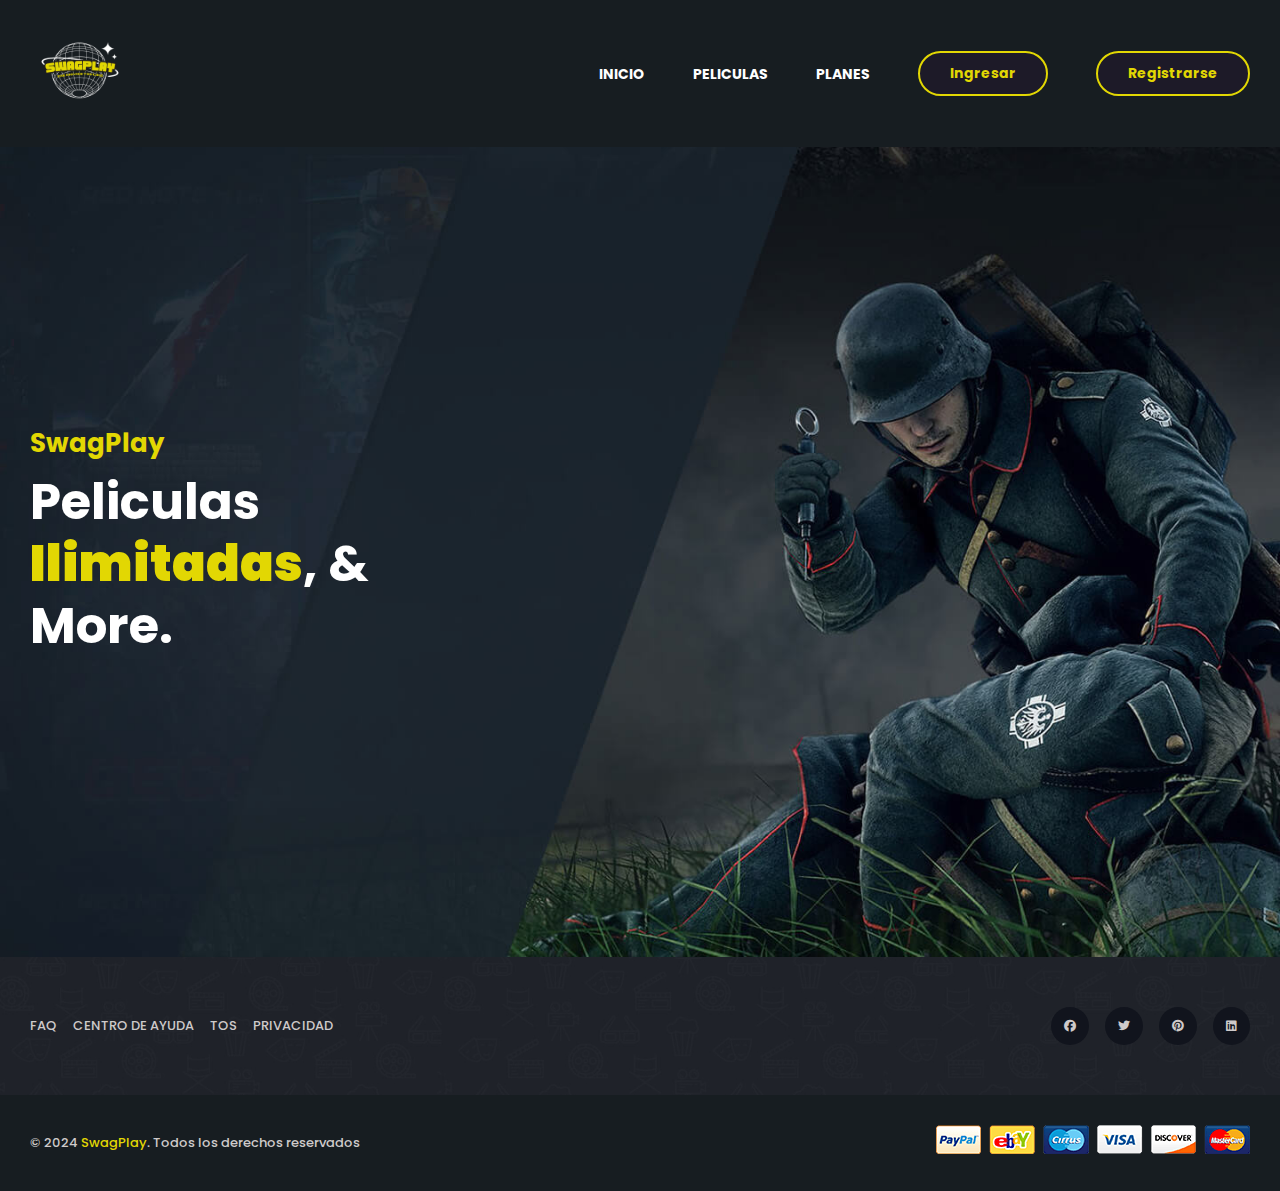
==== commit c0090540: "cambios de idioma" ====
--- a/index.html
+++ b/index.html
@@ -20,13 +20,11 @@
                 <a href=""><img src="images/logoblanco.png" alt="logo" width="100px" height="100px" /></a>
             </div>
             <ul class="nav-list">
-                <li class="home"><a href="">Home</a></li>
-                <li><a href="">Movie</a></li>
-                <li><a href="">TV Show</a></li>
-                <li><a href="">Web Series</a></li>
-                <li><a href="">Pricing</a></li>
-                <li><button class="btn" id="open_login">Sign In</button></li>
-                <li><button class="btn" id="open_register">Register</button></li>
+                <li class="home"><a href="">Inicio</a></li>
+                <li><a href="">Peliculas</a></li>
+                <li><a href="">Planes</a></li>
+                <li><button class="btn" id="open_login">Ingresar</button></li>
+                <li><button class="btn" id="open_register">Registrarse</button></li>
             </ul>
             <div class="hamburger">
                 <div class="line"></div>
@@ -43,9 +41,9 @@
             <form action="login.php" method="POST" id="login_form">
                 <label for="login_email">Email:</label>
                 <input type="email" name="email" id="login_email" required>
-                <label for="login_password">Password:</label>
-                <input type="password" name="password" id="login_password" minlength="8" required>
-                <button type="submit">Login</button>
+                <label for="login_contrasena">contrasena:</label>
+                <input type="contrasena" name="contrasena" id="login_contrasena" minlength="8" required>
+                <button type="submit">ingresar</button>
             </form>
         </div>
     </div>
@@ -53,17 +51,17 @@
     <div id="register_modal" class="modal">
         <div class="modal-content">
             <span class="close" id="close_register">&times;</span>
-            <h2>Register</h2>
+            <h2>Registrarse</h2>
             <form action="register.php" method="POST" id="register_form">
-                <label for="register_fullname">Full Name:</label>
-                <input type="text" name="fullname" id="register_fullname" required>
+                <label for="register_nombre">Nombre Completo:</label>
+                <input type="text" name="nombre" id="register_nombre" required>
                 <label for="register_email">Email:</label>
                 <input type="email" name="email" id="register_email" required>
-                <label for="register_password">Password:</label>
-                <input type="password" name="password" id="register_password" minlength="8" required>
-                <label for="register_phone">Phone:</label>
-                <input type="tel" name="phone" id="register_phone" required>
-                <button type="submit">Register</button>
+                <label for="register_contrasena">Contrasena:</label>
+                <input type="contrasena" name="contrasena" id="register_contrasena" minlength="8" required>
+                <label for="register_telefono">Telefono:</label>
+                <input type="tel" name="telefono" id="register_telefono" required>
+                <button type="submit">Registrarse</button>
             </form>
         </div>
     </div>
@@ -72,25 +70,9 @@
       <div class="main">
         <div class="content">
           <p>SwagPlay</p>
-          <h1>Unlimited <strong>Movies</strong>, TV Shows, & More.</h1>
+          <h1>Peliculas <strong>Ilimitadas</strong>, & More.</h1>
           <div class="meta-wrapper">
-            <div class="badge">
-              <span>PG 18</span>
-              <span>HD</span>
-            </div>
-            <div class="genre">
-              <span><a href="">Romance,</a> <a href="">Drama</a></span>
-            </div>
-            <div class="date-time">
-              <span><i class="fa-solid fa-calendar-days"></i> 2022</span>
-              <span><i class="fa-regular fa-clock"></i> 128 min</span>
-            </div>
-          </div>
-          <div class="watch-btn">
-            <button><i class="fa-solid fa-play"></i> Watch Now</button>
-          </div>
-        </div>
-      </div>
+
     </section>
 
     <footer>
@@ -99,9 +81,9 @@
           <div class="links">
             <div class="text-links">
               <a href="">faq</a>
-              <a href="">help center</a>
-              <a href="">terms of use</a>
-              <a href="">privacy</a>
+              <a href="">centro de ayuda</a>
+              <a href="">TOS</a>
+              <a href="">privacidad</a>
             </div>
             <div class="social-links">
               <a href=""><i class="fa-brands fa-facebook"></i></a>
@@ -113,7 +95,7 @@
         </div>
         <div class="footer-bottom">
           <div class="copyright">
-            <p>&#169; 2024 <a href="">SwagPlay</a>. All Rights Reserved</p>
+            <p>&#169; 2024 <a href="">SwagPlay</a>. Todos los derechos reservados</p>
           </div>
           <div class="img">
             <img src="images/footer-bottom-img.png" alt="">
--- a/css/style.css
+++ b/css/style.css
@@ -41,7 +41,7 @@
 }
 
 .modal-content input {
-    width: 100%;
+    width: 90%;
     padding: 12px;
     margin-bottom: 15px;
     border-radius: 30px;
@@ -672,7 +672,7 @@
     background: url(../images/footer-bg.jpg) no-repeat;
     background-size: cover;
     background-position: center;
-    padding: 100px 30px;
+    padding: 50px 30px;
 }
 
 .footer-top nav{
@@ -937,7 +937,7 @@
 .modal-content {
     background-color: #fefefe;
     margin: 15% auto; 
-    padding: 20px;
+    padding: 25px;
     border: 1px solid #888;
     width: 30%; 
 }
